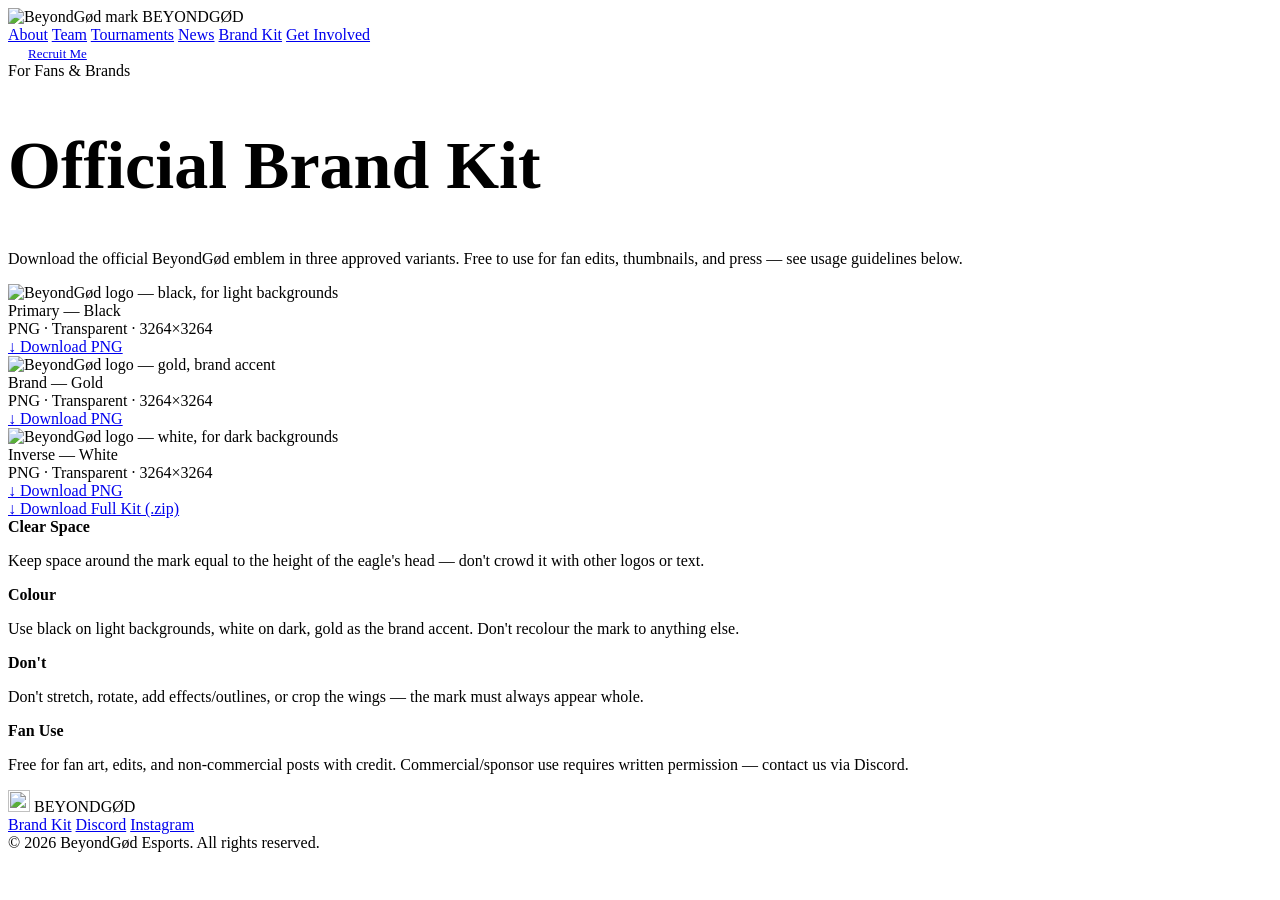
==== brandkit.html @ f428ac7b "Add files via upload" ====
<!DOCTYPE html>
<html lang="en">
<head>
<meta charset="UTF-8">
<meta name="viewport" content="width=device-width, initial-scale=1.0">
<title>Brand Kit — BeyondGød Esports</title>
<meta name="description" content="Download the official BeyondGød emblem — black, gold, and white variants — free for fan use.">

<meta property="og:type" content="website">
<meta property="og:site_name" content="BeyondGød Esports">
<meta property="og:title" content="Brand Kit — BeyondGød Esports">
<meta property="og:description" content="Download the official BeyondGød emblem — black, gold, and white variants.">
<meta property="og:image" content="https://beyondgod-esports.vercel.app/assets/og-image.png">
<meta property="og:url" content="https://beyondgod-esports.vercel.app/brandkit.html">

<meta name="twitter:card" content="summary_large_image">
<meta name="twitter:title" content="Brand Kit — BeyondGød Esports">
<meta name="twitter:image" content="https://beyondgod-esports.vercel.app/assets/og-image.png">

<link rel="icon" type="image/png" href="assets/favicon.png">
<link rel="preconnect" href="https://fonts.googleapis.com">
<link href="https://fonts.googleapis.com/css2?family=Bebas+Neue&family=Rajdhani:wght@500;600;700&family=Inter:wght@400;500;600;700&family=JetBrains+Mono:wght@400;600&display=swap" rel="stylesheet">
<link rel="stylesheet" href="assets/style.css">
</head>
<body>

<nav>
  <div class="brand"><img src="assets/logo-icon.png" alt="BeyondGød mark"> BEYOND<span style="color:var(--gold)">GØD</span></div>
  <div class="navlinks">
    <a href="index.html#about">About</a>
    <a href="index.html#team">Team</a>
    <a href="tournaments.html">Tournaments</a>
    <a href="news.html">News</a>
    <a href="brandkit.html" class="active">Brand Kit</a>
    <a href="index.html#join">Get Involved</a>
  </div>
  <div class="navcta"><a href="index.html#join" class="btn btn-gold" style="padding:10px 20px;font-size:13px;">Recruit Me</a></div>
</nav>

<div class="page-header">
  <div class="wrap">
    <div class="eyebrow">For Fans & Brands</div>
    <h1 class="h2" style="font-size:clamp(40px,7vw,68px);">Official Brand Kit</h1>
    <p class="lede">Download the official BeyondGød emblem in three approved variants. Free to use for fan edits, thumbnails, and press — see usage guidelines below.</p>
  </div>
</div>

<section class="brandkit-page">
  <div class="wrap">
    <div class="kit-grid">
      <div class="kit-card">
        <div class="kit-preview bg-light"><img src="assets/logo-black-preview.png" alt="BeyondGød logo — black, for light backgrounds"></div>
        <div class="kit-meta">
          <div class="name">Primary — Black</div>
          <div class="fmt">PNG · Transparent · 3264×3264</div>
          <a class="kit-dl" href="assets/logo-black.png" download="BeyondGod-Logo-Black.png">↓ Download PNG</a>
        </div>
      </div>
      <div class="kit-card">
        <div class="kit-preview bg-gold"><img src="assets/logo-gold-preview.png" alt="BeyondGød logo — gold, brand accent"></div>
        <div class="kit-meta">
          <div class="name">Brand — Gold</div>
          <div class="fmt">PNG · Transparent · 3264×3264</div>
          <a class="kit-dl" href="assets/logo-gold.png" download="BeyondGod-Logo-Gold.png">↓ Download PNG</a>
        </div>
      </div>
      <div class="kit-card">
        <div class="kit-preview bg-dark"><img src="assets/logo-white-preview.png" alt="BeyondGød logo — white, for dark backgrounds"></div>
        <div class="kit-meta">
          <div class="name">Inverse — White</div>
          <div class="fmt">PNG · Transparent · 3264×3264</div>
          <a class="kit-dl" href="assets/logo-white.png" download="BeyondGod-Logo-White.png">↓ Download PNG</a>
        </div>
      </div>
    </div>

    <div class="dl-all"><a href="assets/BeyondGod-BrandKit.zip" download class="btn btn-gold">↓ Download Full Kit (.zip)</a></div>

    <div class="kit-guidelines">
      <div class="g-item"><b>Clear Space</b><p>Keep space around the mark equal to the height of the eagle's head — don't crowd it with other logos or text.</p></div>
      <div class="g-item"><b>Colour</b><p>Use black on light backgrounds, white on dark, gold as the brand accent. Don't recolour the mark to anything else.</p></div>
      <div class="g-item"><b>Don't</b><p>Don't stretch, rotate, add effects/outlines, or crop the wings — the mark must always appear whole.</p></div>
      <div class="g-item"><b>Fan Use</b><p>Free for fan art, edits, and non-commercial posts with credit. Commercial/sponsor use requires written permission — contact us via Discord.</p></div>
    </div>
  </div>
</section>

<footer>
  <div class="wrap foot-row">
    <div class="brand"><img src="assets/logo-icon.png" style="width:22px;height:22px;" alt=""> BEYONDGØD</div>
    <div class="foot-links">
      <a href="brandkit.html">Brand Kit</a>
      <a href="https://discord.gg/T3pD7KSBwG" target="_blank" rel="noopener">Discord</a>
      <a href="https://www.instagram.com/beyondgod.in/" target="_blank" rel="noopener">Instagram</a>
    </div>
  </div>
  <div class="wrap"><div class="foot-note">© 2026 BeyondGød Esports. All rights reserved.</div></div>
</footer>

</body>
</html>
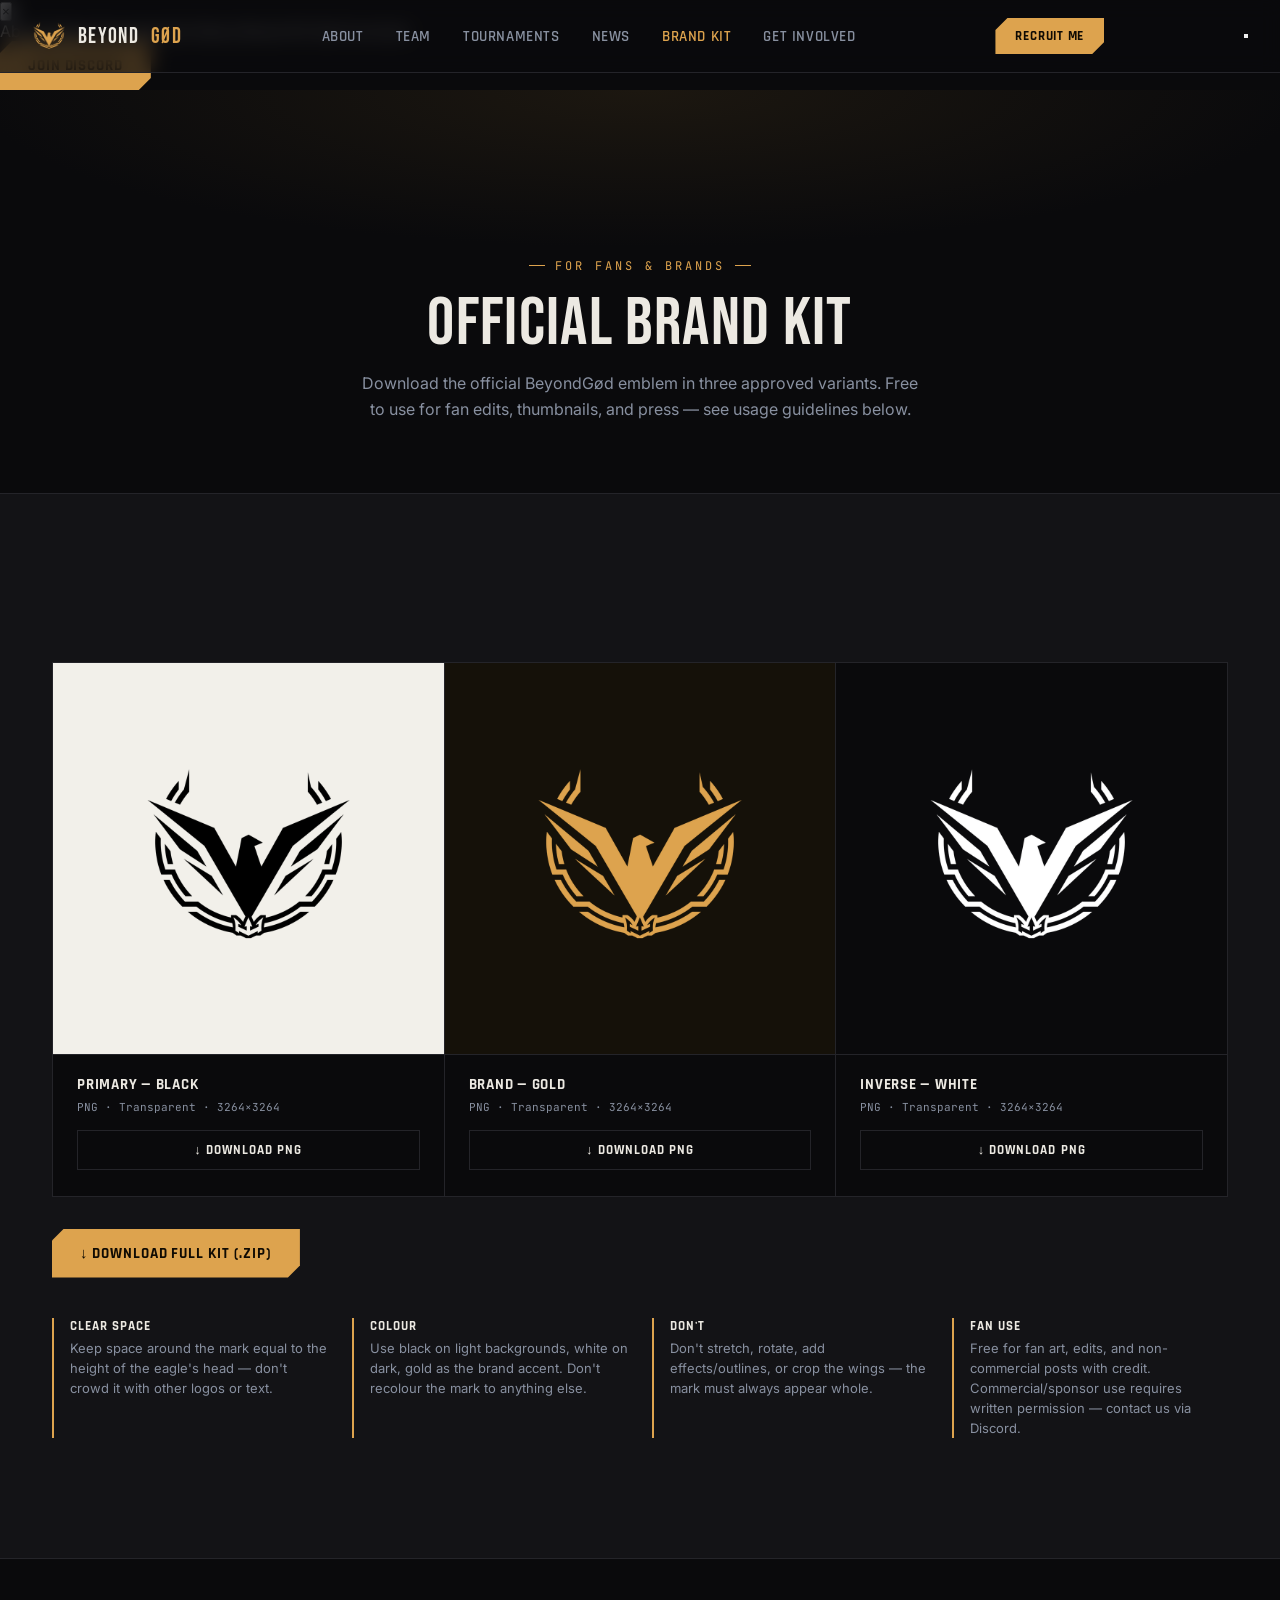
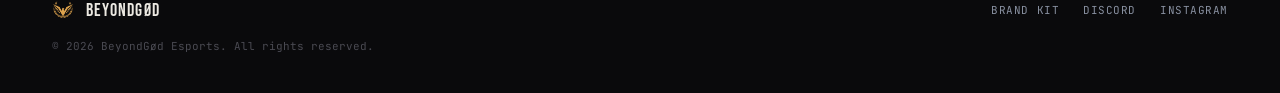
==== commit d1408158: "Add files via upload" ====
--- a/brandkit.html
+++ b/brandkit.html
@@ -35,7 +35,24 @@
     <a href="index.html#join">Get Involved</a>
   </div>
   <div class="navcta"><a href="index.html#join" class="btn btn-gold" style="padding:10px 20px;font-size:13px;">Recruit Me</a></div>
+  <button class="nav-toggle" id="navToggle" aria-label="Menu"><span></span><span></span><span></span></button>
 </nav>
+
+<div class="sidebar-overlay" id="sidebarOverlay"></div>
+<aside class="sidebar" id="sidebar">
+  <button class="sidebar-close" id="sidebarClose" aria-label="Close menu">&times;</button>
+  <div class="sidebar-links">
+    <a href="index.html#about">About</a>
+    <a href="index.html#team">Team</a>
+    <a href="tournaments.html">Tournaments</a>
+    <a href="news.html">News</a>
+    <a href="brandkit.html" class="active">Brand Kit</a>
+    <a href="index.html#join">Get Involved</a>
+  </div>
+  <div class="sidebar-cta">
+    <a href="https://discord.gg/T3pD7KSBwG" target="_blank" rel="noopener" class="btn btn-gold">Join Discord</a>
+  </div>
+</aside>
 
 <div class="page-header">
   <div class="wrap">
@@ -97,5 +114,7 @@
   <div class="wrap"><div class="foot-note">© 2026 BeyondGød Esports. All rights reserved.</div></div>
 </footer>
 
+<script src="assets/nav.js"></script>
+
 </body>
 </html>
--- a/assets/style.css
+++ b/assets/style.css
@@ -0,0 +1,237 @@
+:root{
+  --void:#0a0a0c;
+  --panel:#131316;
+  --panel-2:#1a1a1f;
+  --line:#242429;
+  --gold:#dda34e;
+  --gold-bright:#f2c46a;
+  --steel:#8890a0;
+  --bone:#ece9e2;
+  --blood:#c1382e;
+}
+*{margin:0;padding:0;box-sizing:border-box;}
+html{scroll-behavior:smooth;}
+body{
+  background:var(--void);
+  color:var(--bone);
+  font-family:'Inter',sans-serif;
+  overflow-x:hidden;
+}
+::selection{background:var(--gold);color:#0a0a0c;}
+a{color:inherit;text-decoration:none;}
+img{max-width:100%;display:block;}
+.wrap{max-width:1240px;margin:0 auto;padding:0 32px;}
+.eyebrow{
+  font-family:'JetBrains Mono',monospace;
+  font-size:12px;
+  letter-spacing:.25em;
+  text-transform:uppercase;
+  color:var(--gold);
+  display:inline-flex;
+  align-items:center;
+  gap:10px;
+  margin-bottom:18px;
+}
+.eyebrow::before,.eyebrow::after{content:'';width:16px;height:1px;background:var(--gold);}
+h1,h2,h3{font-family:'Bebas Neue',sans-serif;font-weight:400;letter-spacing:.02em;line-height:.95;}
+.h2{font-size:clamp(34px,5vw,58px);color:var(--bone);margin-bottom:14px;}
+.lede{font-size:16px;color:var(--steel);max-width:560px;line-height:1.65;}
+.btn{
+  display:inline-flex;align-items:center;gap:10px;
+  font-family:'Rajdhani',sans-serif;font-weight:700;font-size:15px;letter-spacing:.06em;text-transform:uppercase;
+  padding:15px 28px;
+  clip-path:polygon(12px 0,100% 0,100% calc(100% - 12px),calc(100% - 12px) 100%,0 100%,0 12px);
+  transition:transform .18s ease, background .18s ease;
+  cursor:pointer;border:none;
+}
+.btn:hover{transform:translateY(-2px);}
+.btn-gold{background:var(--gold);color:#100b03;}
+.btn-gold:hover{background:var(--gold-bright);}
+.btn-ghost{background:transparent;color:var(--bone);border:1px solid var(--line);}
+.btn-ghost:hover{border-color:var(--gold);color:var(--gold);}
+
+/* NAV */
+nav{
+  position:fixed;top:0;left:0;right:0;z-index:100;
+  display:flex;align-items:center;justify-content:space-between;
+  padding:18px 32px;
+  background:rgba(10,10,12,.75);backdrop-filter:blur(10px);
+  border-bottom:1px solid var(--line);
+}
+.brand{display:flex;align-items:center;gap:12px;font-family:'Bebas Neue';font-size:22px;letter-spacing:.06em;}
+.brand img{width:34px;height:34px;}
+.navlinks{display:none;gap:32px;font-family:'Rajdhani';font-weight:600;font-size:15px;letter-spacing:.04em;text-transform:uppercase;}
+.navlinks a{color:var(--steel);transition:color .15s;}
+.navlinks a:hover,.navlinks a.active{color:var(--gold);}
+.navcta{display:none;}
+@media(min-width:840px){.navcta{display:block;} .navlinks{display:flex;}}
+
+/* PAGE HEADER (sub-pages) */
+.page-header{
+  padding:160px 24px 70px;text-align:center;
+  background:radial-gradient(ellipse 80% 60% at 50% 0%, #1c1710 0%, var(--void) 65%);
+  border-bottom:1px solid var(--line);
+}
+.page-header .eyebrow{justify-content:center;}
+.page-header .lede{margin:0 auto;text-align:center;}
+
+/* HERO (home only) */
+.hero{
+  position:relative;min-height:100svh;display:flex;align-items:center;justify-content:center;text-align:center;
+  padding:140px 24px 100px;overflow:hidden;
+  background:radial-gradient(ellipse 80% 60% at 50% 20%, #1c1710 0%, var(--void) 65%);
+}
+.hero-mark{
+  position:absolute;top:50%;left:50%;transform:translate(-50%,-46%);
+  width:min(1100px,140vw);opacity:.10;filter:drop-shadow(0 0 60px rgba(221,163,78,.15));
+  pointer-events:none;
+}
+.hero-content{position:relative;z-index:2;}
+.hero h1{
+  font-size:clamp(64px,13vw,150px);
+  color:var(--bone);
+  text-shadow:0 0 60px rgba(221,163,78,.25);
+}
+.hero h1 span{color:var(--gold);}
+.hero .sub{
+  font-family:'Rajdhani';font-weight:600;font-size:clamp(14px,2vw,19px);letter-spacing:.32em;text-transform:uppercase;
+  color:var(--steel);margin-top:6px;
+}
+.hero p.lede{margin:26px auto 38px;text-align:center;font-size:17px;}
+.hero-ctas{display:flex;gap:16px;justify-content:center;flex-wrap:wrap;}
+.scroll-cue{
+  position:absolute;bottom:34px;left:50%;transform:translateX(-50%);
+  font-family:'JetBrains Mono';font-size:11px;letter-spacing:.2em;color:var(--steel);
+  display:flex;flex-direction:column;align-items:center;gap:8px;
+}
+.scroll-cue::after{content:'';width:1px;height:34px;background:linear-gradient(var(--gold),transparent);animation:scrolldrop 1.8s ease-in-out infinite;}
+@keyframes scrolldrop{0%{opacity:0;transform:scaleY(0);transform-origin:top;}50%{opacity:1;transform:scaleY(1);}100%{opacity:0;transform:scaleY(1);}}
+
+/* TICKER */
+.ticker-bar{
+  border-top:1px solid var(--line);border-bottom:1px solid var(--line);
+  background:var(--panel);padding:22px 0;overflow:hidden;position:relative;
+}
+.ticker-track{display:flex;gap:64px;white-space:nowrap;animation:tickerscroll 26s linear infinite;width:max-content;}
+.ticker-track span{font-family:'Rajdhani';font-weight:700;font-size:16px;letter-spacing:.05em;color:var(--steel);text-transform:uppercase;}
+.ticker-track span b{color:var(--gold);font-family:'JetBrains Mono';margin-right:8px;}
+@keyframes tickerscroll{from{transform:translateX(0);}to{transform:translateX(-50%);}}
+
+section{padding:120px 0;}
+.section-head{display:flex;justify-content:space-between;align-items:flex-end;flex-wrap:wrap;gap:24px;margin-bottom:56px;}
+
+/* ABOUT */
+.about-grid{display:grid;grid-template-columns:1fr;gap:48px;}
+@media(min-width:900px){.about-grid{grid-template-columns:1.1fr .9fr;gap:80px;}}
+.pillars{display:grid;gap:1px;background:var(--line);border:1px solid var(--line);margin-top:36px;}
+.pillar{background:var(--panel);padding:24px 26px;}
+.pillar b{font-family:'Rajdhani';font-weight:700;color:var(--gold);font-size:13px;letter-spacing:.1em;text-transform:uppercase;display:block;margin-bottom:6px;}
+.pillar p{color:var(--steel);font-size:14px;line-height:1.6;}
+.about-card{
+  background:var(--panel);border:1px solid var(--line);padding:38px;
+  clip-path:polygon(24px 0,100% 0,100% calc(100% - 24px),calc(100% - 24px) 100%,0 100%,0 24px);
+}
+.about-card .stat-row{display:flex;justify-content:space-between;padding:16px 0;border-bottom:1px solid var(--line);}
+.about-card .stat-row:last-child{border-bottom:none;}
+.about-card .stat-row span:first-child{color:var(--steel);font-family:'Rajdhani';font-weight:600;font-size:14px;letter-spacing:.05em;text-transform:uppercase;}
+.about-card .stat-row span:last-child{font-family:'JetBrains Mono';font-weight:600;color:var(--bone);}
+
+/* TEAM */
+.roster-grid{display:grid;grid-template-columns:repeat(auto-fit,minmax(220px,1fr));gap:20px;}
+.player-card{
+  background:linear-gradient(180deg,var(--panel-2),var(--panel));
+  border:1px solid var(--line);position:relative;overflow:hidden;
+  clip-path:polygon(0 0,100% 0,100% calc(100% - 20px),calc(100% - 20px) 100%,0 100%);
+  transition:border-color .2s ease, transform .2s ease;
+}
+.player-card:hover{border-color:var(--gold);transform:translateY(-4px);}
+.player-photo{
+  aspect-ratio:4/5;background:linear-gradient(160deg,#1e1a12,#0d0d0f 70%);
+  display:flex;align-items:center;justify-content:center;position:relative;
+}
+.player-photo::before{
+  content:'';position:absolute;inset:0;
+  background:repeating-linear-gradient(115deg,rgba(221,163,78,.05) 0 2px,transparent 2px 26px);
+}
+.role-tag{
+  position:absolute;top:14px;left:14px;
+  font-family:'JetBrains Mono';font-size:10px;letter-spacing:.12em;text-transform:uppercase;
+  background:rgba(10,10,12,.8);color:var(--gold);padding:5px 10px;border:1px solid var(--line);
+}
+.player-info{padding:18px 20px 22px;}
+.player-info .ign{font-family:'Bebas Neue';font-size:26px;letter-spacing:.03em;color:var(--bone);}
+.player-info .ign small{display:block;font-family:'JetBrains Mono';font-size:10px;letter-spacing:.1em;color:var(--steel);text-transform:none;margin-top:4px;}
+.placeholder-note{font-family:'JetBrains Mono';font-size:10px;color:var(--blood);letter-spacing:.06em;text-transform:uppercase;margin-top:8px;opacity:.85;}
+
+/* TIMELINE */
+.timeline{position:relative;margin-top:20px;padding-left:32px;border-left:1px solid var(--line);}
+.tl-item{position:relative;padding:0 0 46px 30px;}
+.tl-item:last-child{padding-bottom:0;}
+.tl-item::before{content:'';position:absolute;left:-37px;top:2px;width:11px;height:11px;background:var(--void);border:2px solid var(--gold);border-radius:1px;transform:rotate(45deg);}
+.tl-item .date{font-family:'JetBrains Mono';font-size:12px;color:var(--gold);letter-spacing:.1em;text-transform:uppercase;}
+.tl-item h3{font-family:'Bebas Neue';font-size:21px;color:var(--bone);letter-spacing:.02em;margin:8px 0 6px;}
+.tl-item p{color:var(--steel);font-size:14px;max-width:560px;line-height:1.6;}
+
+/* NEWS */
+.news-grid{display:grid;grid-template-columns:repeat(auto-fit,minmax(280px,1fr));gap:24px;}
+.news-card{background:var(--panel);border:1px solid var(--line);}
+.news-thumb{aspect-ratio:16/9;background:linear-gradient(135deg,#1a150c,#0c0c0e);display:flex;align-items:center;justify-content:center;border-bottom:1px solid var(--line);}
+.news-thumb span{font-family:'JetBrains Mono';font-size:11px;color:var(--steel);letter-spacing:.1em;}
+.news-body{padding:22px;}
+.news-tag{font-family:'JetBrains Mono';font-size:10px;color:var(--gold);letter-spacing:.1em;text-transform:uppercase;}
+.news-body h3{font-family:'Bebas Neue';font-size:24px;color:var(--bone);margin:10px 0 8px;}
+.news-body p{color:var(--steel);font-size:14px;line-height:1.6;}
+
+/* SPONSORS */
+.sponsor-strip{display:flex;flex-wrap:wrap;gap:1px;background:var(--line);border:1px solid var(--line);}
+.sponsor-slot{flex:1 1 180px;background:var(--panel);min-height:100px;display:flex;align-items:center;justify-content:center;font-family:'JetBrains Mono';font-size:11px;color:var(--steel);letter-spacing:.1em;text-transform:uppercase;text-align:center;padding:16px;}
+
+/* BRAND KIT */
+.brandkit-page{background:var(--panel);}
+.kit-grid{display:grid;grid-template-columns:repeat(auto-fit,minmax(260px,1fr));gap:1px;background:var(--line);border:1px solid var(--line);margin-top:48px;}
+.kit-card{background:var(--void);padding:0;}
+.kit-preview{aspect-ratio:1/1;display:flex;align-items:center;justify-content:center;padding:40px;}
+.kit-preview img{width:70%;}
+.kit-preview.bg-dark{background:#0a0a0c;}
+.kit-preview.bg-light{background:#f2f0ea;}
+.kit-preview.bg-gold{background:#151109;}
+.kit-meta{padding:20px 24px 26px;border-top:1px solid var(--line);}
+.kit-meta .name{font-family:'Rajdhani';font-weight:700;font-size:15px;letter-spacing:.05em;text-transform:uppercase;color:var(--bone);}
+.kit-meta .fmt{font-family:'JetBrains Mono';font-size:11px;color:var(--steel);margin:6px 0 16px;}
+.kit-dl{
+  display:flex;align-items:center;justify-content:center;gap:8px;width:100%;
+  font-family:'Rajdhani';font-weight:700;font-size:13px;letter-spacing:.08em;text-transform:uppercase;
+  background:transparent;border:1px solid var(--line);color:var(--bone);padding:11px;cursor:pointer;transition:.15s;
+}
+.kit-dl:hover{border-color:var(--gold);color:var(--gold);}
+.kit-guidelines{margin-top:40px;display:grid;grid-template-columns:repeat(auto-fit,minmax(220px,1fr));gap:24px;}
+.kit-guidelines .g-item{border-left:2px solid var(--gold);padding-left:16px;}
+.kit-guidelines .g-item b{font-family:'Rajdhani';font-size:13px;letter-spacing:.08em;text-transform:uppercase;color:var(--bone);display:block;margin-bottom:4px;}
+.kit-guidelines .g-item p{color:var(--steel);font-size:13px;line-height:1.55;}
+.dl-all{margin-top:32px;}
+
+/* JOIN */
+.join{
+  background:linear-gradient(160deg,#171009,var(--void) 60%);
+  text-align:center;padding:130px 24px;
+}
+.join h2{font-size:clamp(36px,6vw,68px);}
+.join .lede{margin:18px auto 34px;text-align:center;}
+.social-row{display:flex;gap:16px;justify-content:center;flex-wrap:wrap;margin-top:36px;}
+.social-chip{
+  font-family:'JetBrains Mono';font-size:12px;letter-spacing:.08em;text-transform:uppercase;
+  border:1px solid var(--line);padding:12px 22px;color:var(--steel);transition:.15s;
+}
+.social-chip:hover{border-color:var(--gold);color:var(--gold);}
+
+footer{border-top:1px solid var(--line);padding:40px 0;}
+.foot-row{display:flex;justify-content:space-between;align-items:center;flex-wrap:wrap;gap:16px;}
+.foot-row .brand{font-size:18px;}
+.foot-links{display:flex;gap:24px;font-family:'JetBrains Mono';font-size:11px;color:var(--steel);letter-spacing:.05em;text-transform:uppercase;}
+.foot-links a:hover{color:var(--gold);}
+.foot-note{font-family:'JetBrains Mono';font-size:11px;color:#4a4a52;margin-top:18px;}
+
+@media(max-width:600px){
+  section{padding:80px 0;}
+  .wrap{padding:0 20px;}
+}
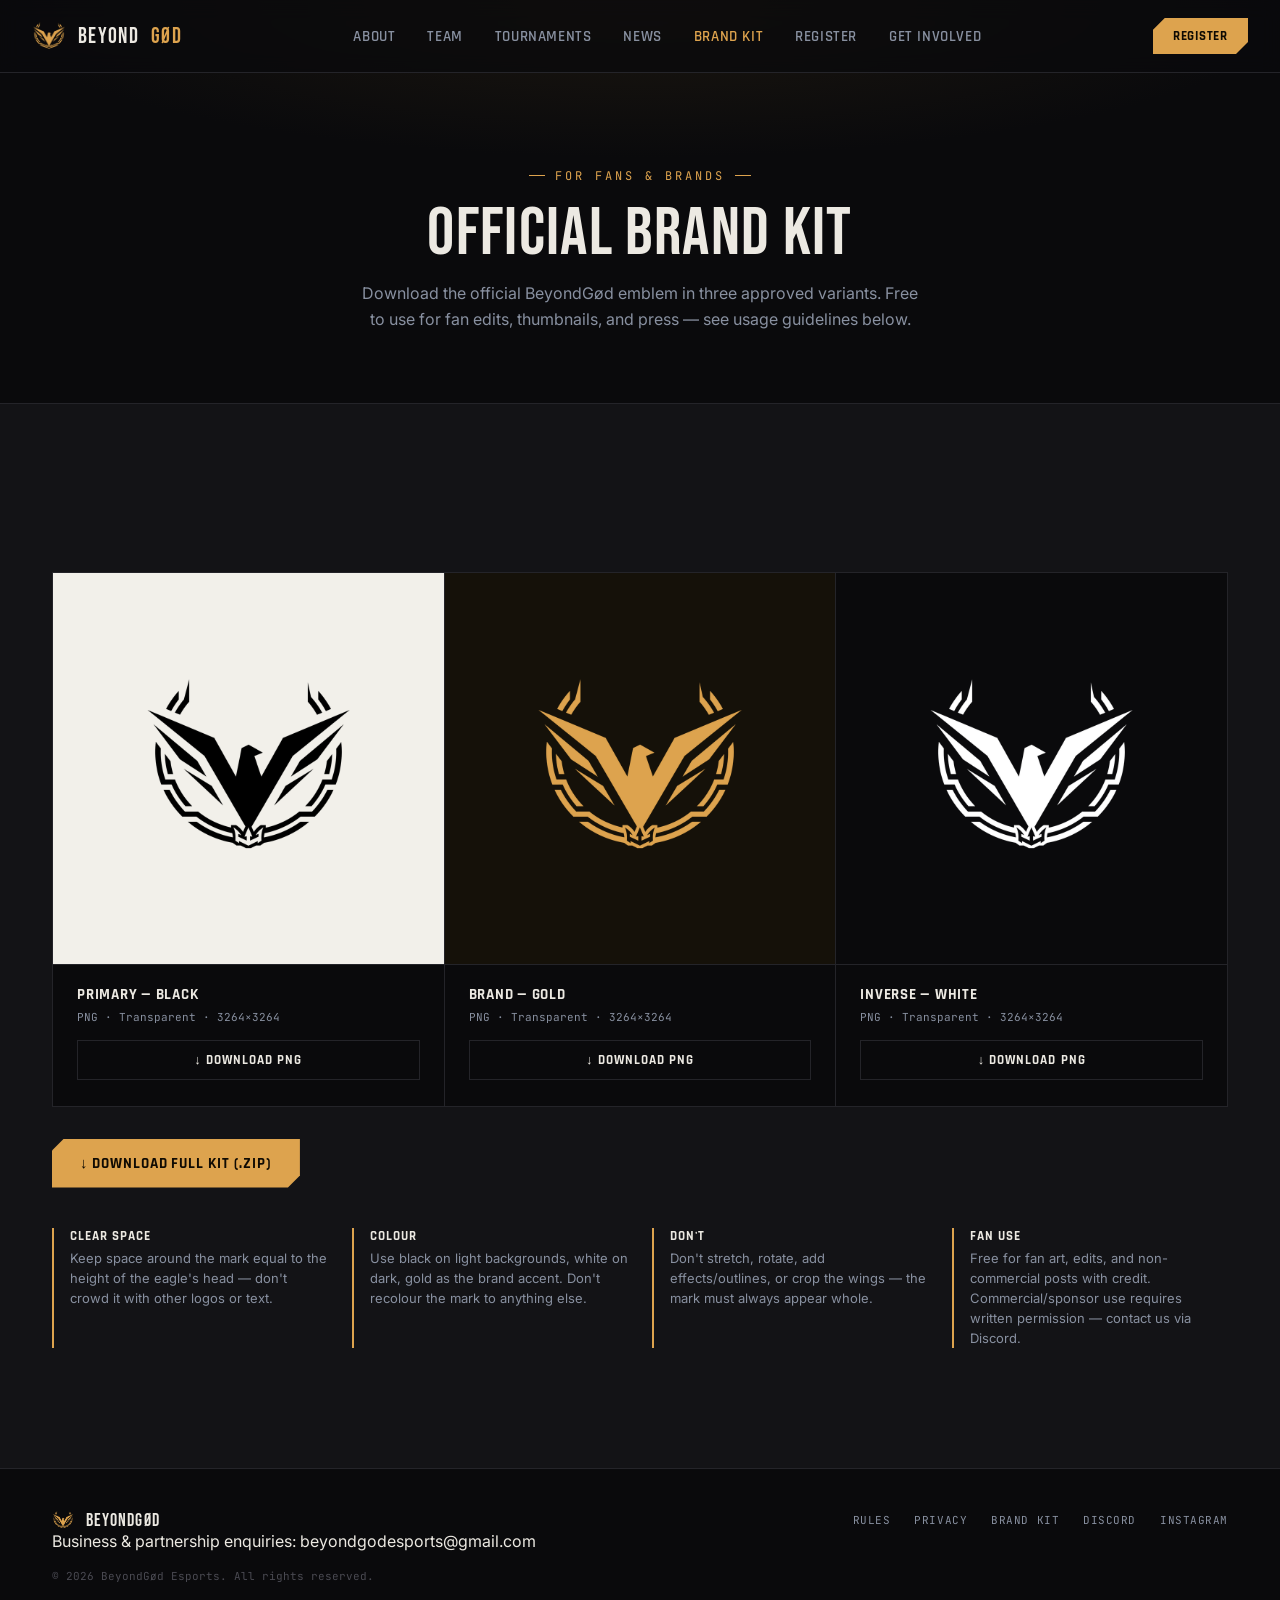
==== commit fb0ba86f: "Add files via upload" ====
--- a/brandkit.html
+++ b/brandkit.html
@@ -32,9 +32,10 @@
     <a href="tournaments.html">Tournaments</a>
     <a href="news.html">News</a>
     <a href="brandkit.html" class="active">Brand Kit</a>
+    <a href="register.html">Register</a>
     <a href="index.html#join">Get Involved</a>
   </div>
-  <div class="navcta"><a href="index.html#join" class="btn btn-gold" style="padding:10px 20px;font-size:13px;">Recruit Me</a></div>
+  <div class="navcta"><a href="register.html" class="btn btn-gold" style="padding:10px 20px;font-size:13px;">Register</a></div>
   <button class="nav-toggle" id="navToggle" aria-label="Menu"><span></span><span></span><span></span></button>
 </nav>
 
@@ -47,6 +48,7 @@
     <a href="tournaments.html">Tournaments</a>
     <a href="news.html">News</a>
     <a href="brandkit.html" class="active">Brand Kit</a>
+    <a href="register.html">Register</a>
     <a href="index.html#join">Get Involved</a>
   </div>
   <div class="sidebar-cta">
@@ -106,11 +108,14 @@
   <div class="wrap foot-row">
     <div class="brand"><img src="assets/logo-icon.png" style="width:22px;height:22px;" alt=""> BEYONDGØD</div>
     <div class="foot-links">
+      <a href="rules.html">Rules</a>
+      <a href="privacy.html">Privacy</a>
       <a href="brandkit.html">Brand Kit</a>
       <a href="https://discord.gg/T3pD7KSBwG" target="_blank" rel="noopener">Discord</a>
       <a href="https://www.instagram.com/beyondgod.in/" target="_blank" rel="noopener">Instagram</a>
     </div>
   </div>
+  <div class="wrap"><div class="foot-contact">Business & partnership enquiries: <a href="mailto:beyondgodesports@gmail.com">beyondgodesports@gmail.com</a></div></div>
   <div class="wrap"><div class="foot-note">© 2026 BeyondGød Esports. All rights reserved.</div></div>
 </footer>
 
--- a/assets/style.css
+++ b/assets/style.css
@@ -65,6 +65,41 @@
 .navlinks a:hover,.navlinks a.active{color:var(--gold);}
 .navcta{display:none;}
 @media(min-width:840px){.navcta{display:block;} .navlinks{display:flex;}}
+
+/* MOBILE SIDEBAR */
+.nav-toggle{
+  display:flex;flex-direction:column;justify-content:center;align-items:center;gap:5px;
+  width:40px;height:40px;background:transparent;border:1px solid var(--line);cursor:pointer;padding:0;
+}
+.nav-toggle span{display:block;width:18px;height:2px;background:var(--bone);transition:.2s ease;}
+.nav-toggle.open span:nth-child(1){transform:translateY(7px) rotate(45deg);}
+.nav-toggle.open span:nth-child(2){opacity:0;}
+.nav-toggle.open span:nth-child(3){transform:translateY(-7px) rotate(-45deg);}
+@media(min-width:840px){.nav-toggle{display:none;}}
+
+.sidebar-overlay{
+  position:fixed;inset:0;background:rgba(0,0,0,.65);z-index:150;
+  opacity:0;pointer-events:none;transition:opacity .25s ease;
+}
+.sidebar-overlay.open{opacity:1;pointer-events:auto;}
+
+.sidebar{
+  position:fixed;top:0;right:0;bottom:0;width:min(300px,78vw);
+  background:var(--panel-2);border-left:1px solid var(--line);
+  z-index:200;transform:translateX(100%);transition:transform .3s ease;
+  display:flex;flex-direction:column;padding:20px 26px 26px;
+}
+.sidebar.open{transform:translateX(0);}
+.sidebar-close{align-self:flex-end;background:transparent;border:none;color:var(--steel);font-size:30px;cursor:pointer;line-height:1;padding:4px 8px;}
+.sidebar-links{display:flex;flex-direction:column;margin-top:12px;}
+.sidebar-links a{
+  font-family:'Rajdhani';font-weight:700;font-size:21px;letter-spacing:.03em;text-transform:uppercase;
+  color:var(--bone);padding:17px 2px;border-bottom:1px solid var(--line);
+}
+.sidebar-links a:hover,.sidebar-links a.active{color:var(--gold);}
+.sidebar-cta{margin-top:auto;display:flex;flex-direction:column;gap:12px;padding-top:24px;}
+.sidebar-cta .btn{justify-content:center;}
+@media(min-width:840px){.nav-toggle,.sidebar,.sidebar-overlay{display:none;}}
 
 /* PAGE HEADER (sub-pages) */
 .page-header{
